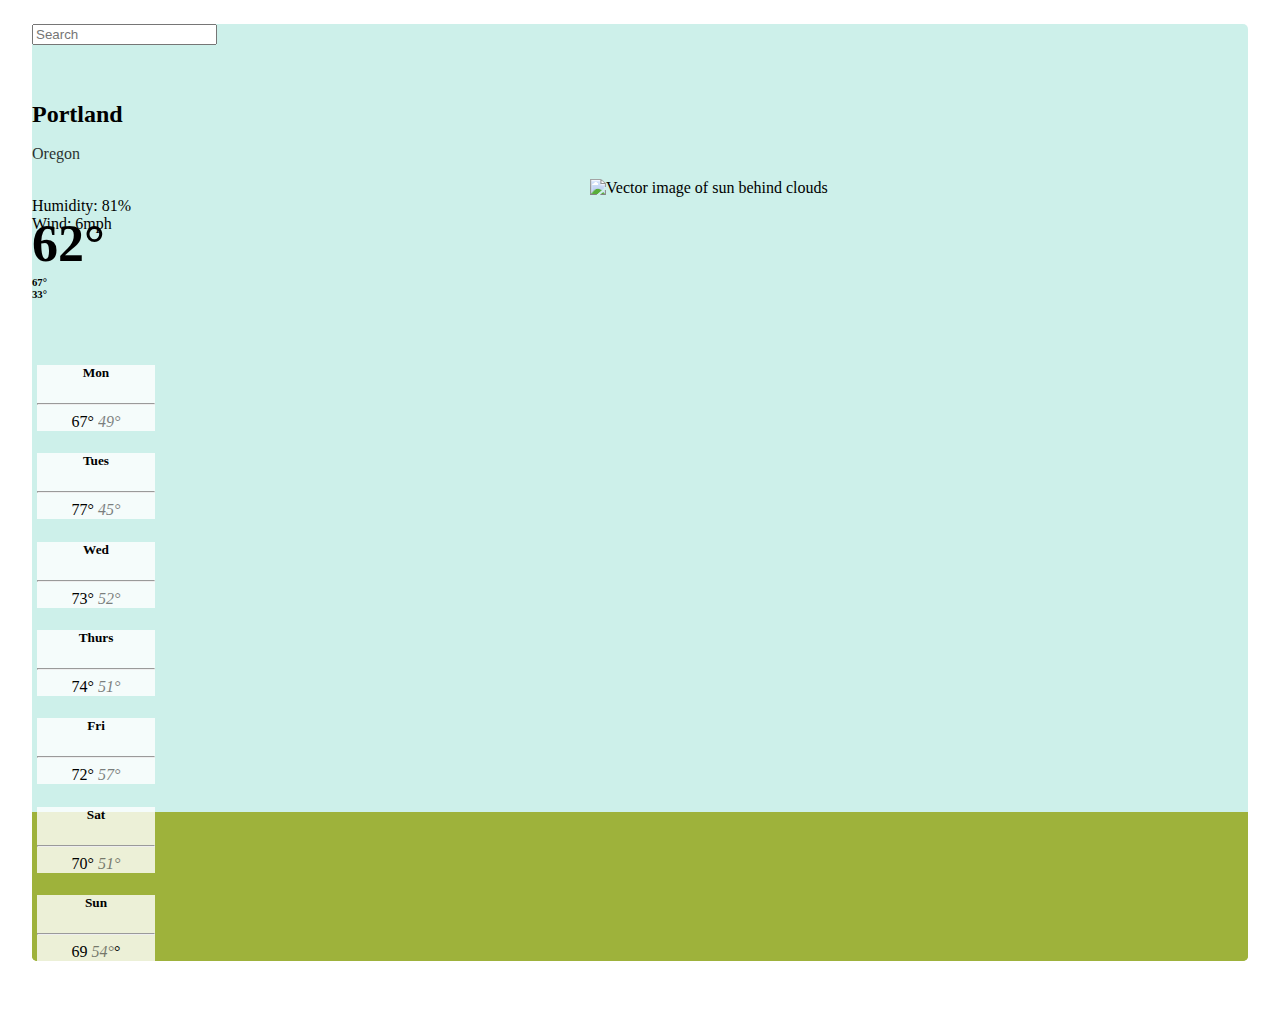
==== Weather App/WeatherApp.html @ 59a718c1 "Created a repository for my SheCodes Weather App" ====
<!DOCTYPE html>
<html lang="en">
  <head>
    <script
      src="https://kit.fontawesome.com/e3abcc0a77.js"
      crossorigin="anonymous"
    ></script>
    <title>She Codes Plus</title>
    <link
      href="https://cdn.jsdelivr.net/npm/bootstrap@5.2.0-beta1/dist/css/bootstrap.min.css"
      rel="stylesheet"
      integrity="sha384-0evHe/X+R7YkIZDRvuzKMRqM+OrBnVFBL6DOitfPri4tjfHxaWutUpFmBp4vmVor"
      crossorigin="anonymous"
    />
    <link rel="stylesheet" href="src/style.css" class="rel" />
    <meta charset="UTF-8" />
    <link href="src/style.css" rel="stylesheet" type="text/css" />
  </head>
  <body>
    <div class="container">
      
        <div class="input-group rounded">
          <input
            type="search"
            class="form-control rounded"
            placeholder="Search"
            aria-label="Search"
            aria-describedby="search-addon"
          />
          <span class="input-group-text border-0" id="search-addon">
            <i class="fas fa-search"></i>
          </span>
        </div>
        <br />
        <br />
        <div class="today">
          <h2>Portland</h2>
          <h4>Oregon</h4>

          <h1>62°</h1>
          <img
            src="images/Rainsun.svg"
            alt="Vector image of sun behind clouds"
            width="600px"
          />
          <div class="humidity">Humidity: 81%</div>
          <div class="Wind">Wind: 6mph</div>
          <br />
        </div>
        <div class="row"></div>
        <h6>
          <div class="col-1"><i class="fa-solid fa-arrow-up"></i> 67°</div>
          <div class="col-1"><i class="fa-solid fa-arrow-down"></i> 33°</div>
        </h6>
        <br />
        <div class="cardgroup">
          <div class="container bottom">
            <div class="days">
              <div class="row">
                <div class="card" style="width: 8rem">
                  <div class="card-body">
                    <h5 class="card-title">Mon</h5>
                    <hr />
                    <div class="scattaredshowers">
                      <i class="fa-solid fa-cloud-rain"></i>
                    </div>
                    <div class="Mon">
                      67°
                      <em> 49°</em>
                    </div>
                  </div>
                </div>

                <div class="card" style="width: 8rem">
                  <div class="card-body">
                    <h5 class="card-title">Tues</h5>
                    <hr />
                    <div class="scattaredshowers">
                      <i class="fa-solid fa-cloud-sun"></i>
                    </div>
                    <div class="Tues">77°<em> 45°</em></div>
                  </div>
                </div>

                <div class="card" style="width: 8rem">
                  <div class="card-body">
                    <h5 class="card-title">Wed</h5>
                    <hr />
                    <div class="scattaredshowers">
                      <i class="fa-solid fa-cloud"></i>
                    </div>
                    <div class="Tues">73°<em> 52°</em></div>
                  </div>
                </div>
                <div class="card" style="width: 8rem">
                  <div class="card-body">
                    <h5 class="card-title">Thurs</h5>
                    <hr />
                    <div class="scattaredshowers">
                      <i class="fa-solid fa-cloud-sun"></i>
                    </div>
                    <div class="Thurs">74°<em> 51°</em></div>
                  </div>
                </div>
                <div class="card" style="width: 8rem">
                  <div class="card-body">
                    <h5 class="card-title">Fri</h5>
                    <hr />
                    <div class="scattaredshowers">
                      <i class="fa-solid fa-cloud-rain"></i>
                    </div>
                    <div class="Fri">72°<em> 57°</em></div>
                  </div>
                </div>
                <div class="card" style="width: 8rem">
                  <div class="card-body">
                    <h5 class="card-title">Sat</h5>
                    <hr />
                    <div class="scattaredshowers">
                      <i class="fa-solid fa-cloud-sun"></i>
                    </div>
                    <div class="Sat">70°<em> 51°</em></div>
                  </div>
                </div>
                <div class="card" style="width: 8rem">
                  <div class="card-body">
                    <h5 class="card-title">Sun</h5>
                    <hr />
                    <div class="scattaredshowers">
                      <i class="fa-solid fa-cloud-sun"></i>
                    </div>
                    <div class="Sun">69<em> 54°</em>°</div>
                  </div>
                </div>
              </div>
            </div>
          </div>
        </div>
      </div>
    </div>

    <script
      src="https://cdn.jsdelivr.net/npm/bootstrap@5.2.0-beta1/dist/js/bootstrap.bundle.min.js"
      integrity="sha384-pprn3073KE6tl6bjs2QrFaJGz5/SUsLqktiwsUTF55Jfv3qYSDhgCecCxMW52nD2"
      crossorigin="anonymous"
    ></script>
  </body>
</html>
---- Weather App/src/style.css ----
.container {
  background: linear-gradient(
    to bottom,
    #cdf0ea 0%,
    #cdf0ea 75%,
    #9eb23b 75%,
    #9eb23b 100%
  );
  border: #3e8276;
  border-radius: 5px;
  margin: 24px;
}
h1 {
  line-height: 100px;
  font-size: 52px;
}
h4 {
  opacity: 80%;
  font-weight: 400;
  line-height: 10px;
}
.bottom {
  display: block;
  text-align: center;
  margin: 0 auto;
  padding: 0;
}
.cardgroup {
  margin: 0 auto;
  float: none;
  margin-bottom: 10px;
}
.body {
  font-family: -apple-system, BlinkMacSystemFont, "Segoe UI", Roboto, Oxygen,
    Ubuntu, Cantarell, "Open Sans", "Helvetica Neue", sans-serif;
  margin: 0 auto;
  padding-right: 50px;
}
.card-body {
  background-color: rgba(255, 255, 255, 0.8);
  margin: 5px;
}
.fa-arrow-up {
  color: rgb(185, 59, 59);
}
.fa-arrow-down {
  color: rgb(71, 84, 200);
}
.days {
  margin: 0 auto;
  display: block;
  position: relative;
  left: 50;
  margin-bottom: 50px;
}
.row {
  justify-content: center;
}
img {
  display: block;
  margin: 0 auto;
  position: relative;
  left: 250px;
  margin-top: -150px;
}
em {
  opacity: 50%;
}
---- Weather App/src/style.css ----
.container {
  background: linear-gradient(
    to bottom,
    #cdf0ea 0%,
    #cdf0ea 75%,
    #9eb23b 75%,
    #9eb23b 100%
  );
  border: #3e8276;
  border-radius: 5px;
  margin: 24px;
}
h1 {
  line-height: 100px;
  font-size: 52px;
}
h4 {
  opacity: 80%;
  font-weight: 400;
  line-height: 10px;
}
.bottom {
  display: block;
  text-align: center;
  margin: 0 auto;
  padding: 0;
}
.cardgroup {
  margin: 0 auto;
  float: none;
  margin-bottom: 10px;
}
.body {
  font-family: -apple-system, BlinkMacSystemFont, "Segoe UI", Roboto, Oxygen,
    Ubuntu, Cantarell, "Open Sans", "Helvetica Neue", sans-serif;
  margin: 0 auto;
  padding-right: 50px;
}
.card-body {
  background-color: rgba(255, 255, 255, 0.8);
  margin: 5px;
}
.fa-arrow-up {
  color: rgb(185, 59, 59);
}
.fa-arrow-down {
  color: rgb(71, 84, 200);
}
.days {
  margin: 0 auto;
  display: block;
  position: relative;
  left: 50;
  margin-bottom: 50px;
}
.row {
  justify-content: center;
}
img {
  display: block;
  margin: 0 auto;
  position: relative;
  left: 250px;
  margin-top: -150px;
}
em {
  opacity: 50%;
}
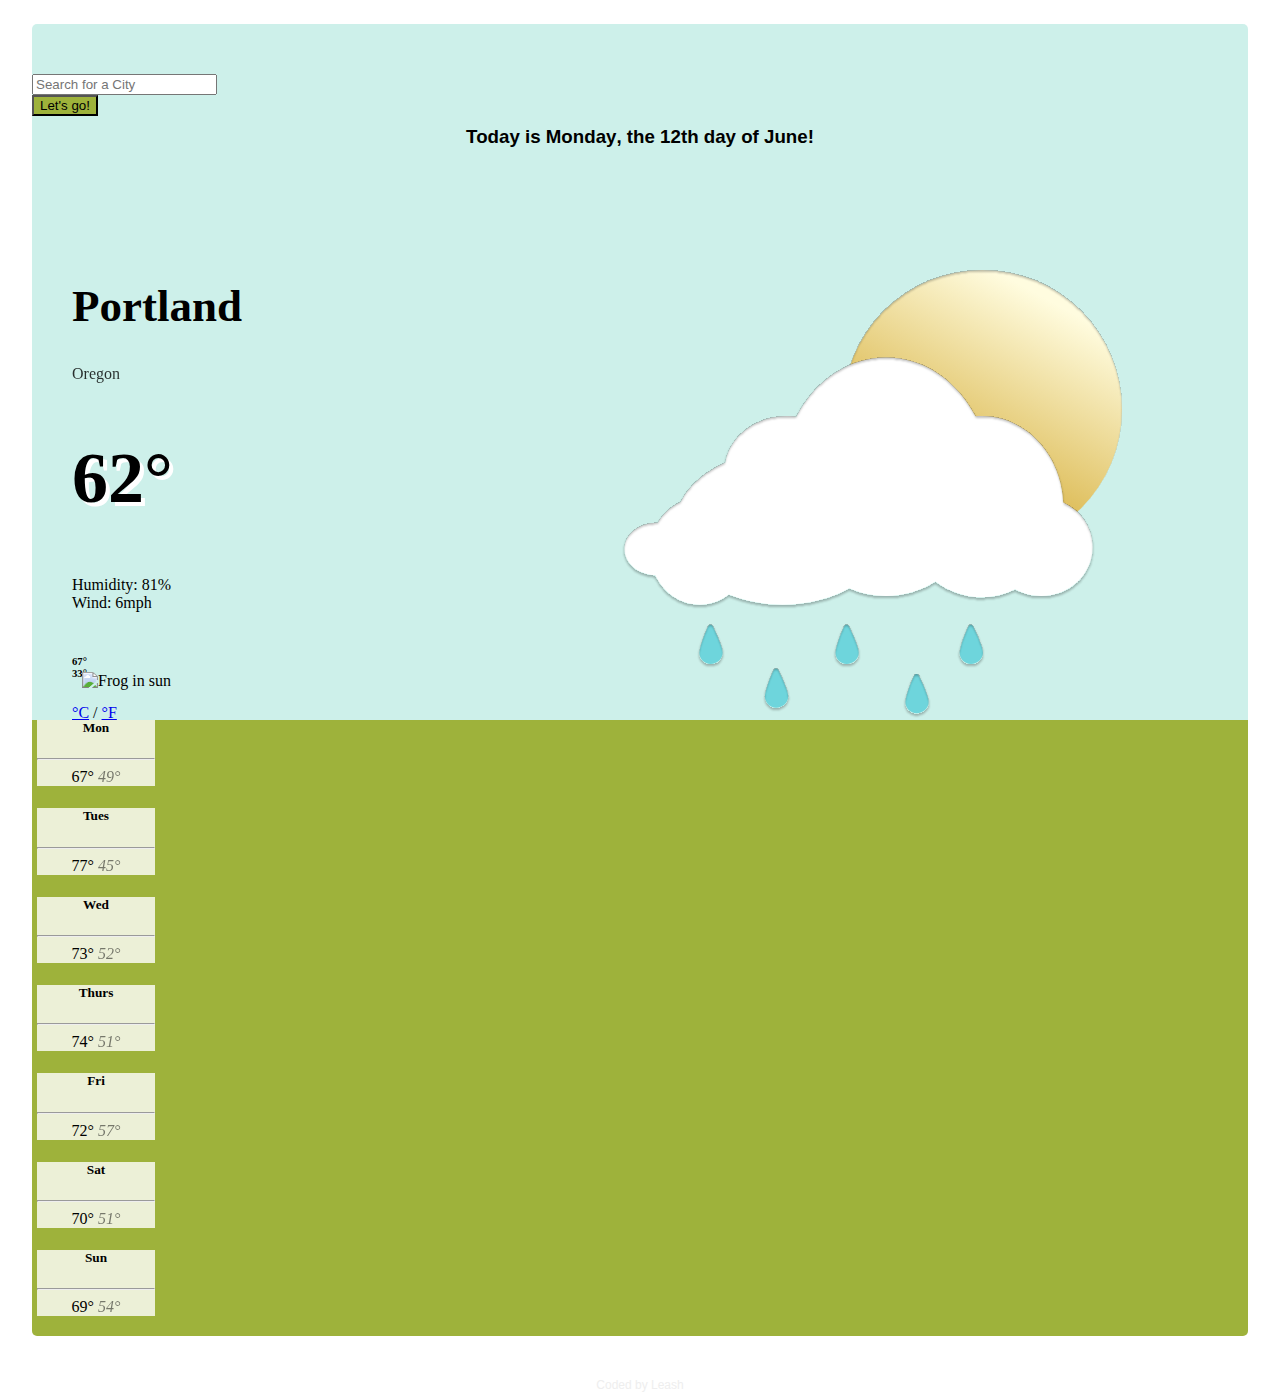
==== commit 062e82b1: "Moved all of my code from Codesandbox to VS" ====
--- a/Weather App/WeatherApp.html
+++ b/Weather App/WeatherApp.html
@@ -1,10 +1,12 @@
 <!DOCTYPE html>
 <html lang="en">
   <head>
+      <script src="https://unpkg.com/axios/dist/axios.min.js"></script>
     <script
       src="https://kit.fontawesome.com/e3abcc0a77.js"
       crossorigin="anonymous"
     ></script>
+    
     <title>She Codes Plus</title>
     <link
       href="https://cdn.jsdelivr.net/npm/bootstrap@5.2.0-beta1/dist/css/bootstrap.min.css"
@@ -18,18 +20,29 @@
   </head>
   <body>
     <div class="container">
-      
-        <div class="input-group rounded">
-          <input
-            type="search"
-            class="form-control rounded"
-            placeholder="Search"
-            aria-label="Search"
-            aria-describedby="search-addon"
-          />
-          <span class="input-group-text border-0" id="search-addon">
-            <i class="fas fa-search"></i>
-          </span>
+      <div class="col-4">
+      <div class="input-group mb-3">
+        <form id="search-input">
+        <input 
+          id="city-input"
+          type="text"
+          class="form-control"
+          placeholder="Search for a City"
+          aria-label="Search"
+          aria-describedby="button-addon2"
+        />
+        <button
+          class="btn btn-outline-light"
+          type="submit"
+          id="button-addon2"
+          style="background-color:#9eb23b"
+        >Let's go!</button>
+        
+        </form>
+      </div>
+    </div>
+        <div class="nowweather">
+          <h3>Today is <strong>Monday</strong>, the 12th day of June!</h3>
         </div>
         <br />
         <br />
@@ -39,25 +52,38 @@
 
           <h1>62°</h1>
           <img
-            src="images/Rainsun.svg"
+            src="Images/Rainsun.svg"
+            class="image-fluid rounded-float-end"
             alt="Vector image of sun behind clouds"
-            width="600px"
+            width="500px"
           />
           <div class="humidity">Humidity: 81%</div>
           <div class="Wind">Wind: 6mph</div>
           <br />
+
+          <div class="row-one">
+            <h6>
+              <div class="col-1"><i class="fa-solid fa-arrow-up"></i> 67°</div>
+              <div class="col-1"><i class="fa-solid fa-arrow-down"></i> 33°
+              </div>
+            </h6>
+             
+            <div class="float-left">
+               <span class="units">
+                  <a href="#" id="celsius-link">°C</a> /
+                  <a href="#" id="fahrenheit-link">°F</a>
+                </span>
+              </div>
+          </div>
         </div>
-        <div class="row"></div>
-        <h6>
-          <div class="col-1"><i class="fa-solid fa-arrow-up"></i> 67°</div>
-          <div class="col-1"><i class="fa-solid fa-arrow-down"></i> 33°</div>
-        </h6>
+        <img src="Images/Frog.svg" class="frog" alt="Frog in sun" />
         <br />
+
         <div class="cardgroup">
           <div class="container bottom">
             <div class="days">
               <div class="row">
-                <div class="card" style="width: 8rem">
+                <div class="card" style="width: 8rem;">
                   <div class="card-body">
                     <h5 class="card-title">Mon</h5>
                     <hr />
@@ -71,7 +97,7 @@
                   </div>
                 </div>
 
-                <div class="card" style="width: 8rem">
+                <div class="card" style="width: 8rem;">
                   <div class="card-body">
                     <h5 class="card-title">Tues</h5>
                     <hr />
@@ -82,7 +108,7 @@
                   </div>
                 </div>
 
-                <div class="card" style="width: 8rem">
+                <div class="card" style="width: 8rem;">
                   <div class="card-body">
                     <h5 class="card-title">Wed</h5>
                     <hr />
@@ -92,7 +118,7 @@
                     <div class="Tues">73°<em> 52°</em></div>
                   </div>
                 </div>
-                <div class="card" style="width: 8rem">
+                <div class="card" style="width: 8rem;">
                   <div class="card-body">
                     <h5 class="card-title">Thurs</h5>
                     <hr />
@@ -102,7 +128,7 @@
                     <div class="Thurs">74°<em> 51°</em></div>
                   </div>
                 </div>
-                <div class="card" style="width: 8rem">
+                <div class="card" style="width: 8rem;">
                   <div class="card-body">
                     <h5 class="card-title">Fri</h5>
                     <hr />
@@ -112,7 +138,7 @@
                     <div class="Fri">72°<em> 57°</em></div>
                   </div>
                 </div>
-                <div class="card" style="width: 8rem">
+                <div class="card" style="width: 8rem;">
                   <div class="card-body">
                     <h5 class="card-title">Sat</h5>
                     <hr />
@@ -122,14 +148,14 @@
                     <div class="Sat">70°<em> 51°</em></div>
                   </div>
                 </div>
-                <div class="card" style="width: 8rem">
+                <div class="card" style="width: 8rem;">
                   <div class="card-body">
                     <h5 class="card-title">Sun</h5>
                     <hr />
                     <div class="scattaredshowers">
                       <i class="fa-solid fa-cloud-sun"></i>
                     </div>
-                    <div class="Sun">69<em> 54°</em>°</div>
+                    <div class="Sun">69°<em> 54°</em></div>
                   </div>
                 </div>
               </div>
@@ -138,11 +164,12 @@
         </div>
       </div>
     </div>
-
+<br />  <footer>Coded by Leash</footer>
     <script
       src="https://cdn.jsdelivr.net/npm/bootstrap@5.2.0-beta1/dist/js/bootstrap.bundle.min.js"
       integrity="sha384-pprn3073KE6tl6bjs2QrFaJGz5/SUsLqktiwsUTF55Jfv3qYSDhgCecCxMW52nD2"
-      crossorigin="anonymous"
-    ></script>
+      crossorigin="anonymous"></script>
+    <script src="actions.js"></script>
   </body>
+  
 </html>
--- a/Weather App/src/style.css
+++ b/Weather App/src/style.css
@@ -10,15 +10,77 @@
   border-radius: 5px;
   margin: 24px;
 }
+.col-4 {
+  display: block;
+  margin: 0 auto;
+  position: relative;
+  top: 50px;
+  background-blend-mode: soft-light;
+}
+#button-addon2 {
+  background-color: #9eb23b;
+  color: black;
+}
+#button-addon2:hover {
+  color: #fff;
+  background-color: #fff;
+}
+
+.btn {
+  display: block;
+  left: 215px;
+  bottom: 38px;
+}
+.nowweather {
+  display: block;
+  text-align: center;
+  margin: 0 auto;
+  font-family: -apple-system, BlinkMacSystemFont, "Segoe UI", Roboto, Oxygen,
+    Ubuntu, Cantarell, "Open Sans", "Helvetica Neue", sans-serif;
+  margin-top: 60px;
+}
+.today {
+  display: block;
+  margin: 0 auto;
+  position: relative;
+  top: 40px;
+  left: 40px;
+}
+span {
+  transition: all 200ms ease;
+  cursor: pointer;
+}
+span:hover {
+  color: #9eb23b;
+  transition: ease-in-out 200ms;
+}
+
 h1 {
   line-height: 100px;
-  font-size: 52px;
+  font-size: 72px;
+  display: relative;
+  top: 100px;
+  text-shadow: 4px 4px 0 #fff;
+}
+h2 {
+  font-size: 45px;
 }
 h4 {
   opacity: 80%;
   font-weight: 400;
   line-height: 10px;
 }
+
+.row-one {
+  display: block;
+  top: -500px;
+}
+.Wind,
+.humidity {
+  display: block;
+  top: 15px;
+}
+
 .bottom {
   display: block;
   text-align: center;
@@ -27,7 +89,10 @@
 }
 .cardgroup {
   margin: 0 auto;
+  display: block;
+  position: relative;
   float: none;
+  bottom: 20px;
   margin-bottom: 10px;
 }
 .body {
@@ -46,23 +111,43 @@
 .fa-arrow-down {
   color: rgb(71, 84, 200);
 }
+.fa-arrow-down,
+.fa-arrow-up {
+  display: inline;
+  position: relative;
+}
 .days {
   margin: 0 auto;
   display: block;
   position: relative;
   left: 50;
-  margin-bottom: 50px;
 }
 .row {
   justify-content: center;
+  background-color: #9eb23b;
 }
-img {
+img.image-fluid {
+  display: inline-flex;
+  margin: 0 auto;
+  position: absolute;
+  left: 550px;
+  top: -10px;
+}
+img.frog {
   display: block;
-  margin: 0 auto;
   position: relative;
-  left: 250px;
-  margin-top: -150px;
+  left: 50px;
+  bottom: 10px;
 }
 em {
   opacity: 50%;
 }
+footer {
+  font-family: -apple-system, BlinkMacSystemFont, "Segoe UI", Roboto, Oxygen,
+    Ubuntu, Cantarell, "Open Sans", "Helvetica Neue", sans-serif;
+  font-size: 12px;
+  display: block;
+  margin: 0 auto;
+  text-align: center;
+  color: #eeeeee;
+}
--- a/Weather App/src/style.css
+++ b/Weather App/src/style.css
@@ -10,15 +10,77 @@
   border-radius: 5px;
   margin: 24px;
 }
+.col-4 {
+  display: block;
+  margin: 0 auto;
+  position: relative;
+  top: 50px;
+  background-blend-mode: soft-light;
+}
+#button-addon2 {
+  background-color: #9eb23b;
+  color: black;
+}
+#button-addon2:hover {
+  color: #fff;
+  background-color: #fff;
+}
+
+.btn {
+  display: block;
+  left: 215px;
+  bottom: 38px;
+}
+.nowweather {
+  display: block;
+  text-align: center;
+  margin: 0 auto;
+  font-family: -apple-system, BlinkMacSystemFont, "Segoe UI", Roboto, Oxygen,
+    Ubuntu, Cantarell, "Open Sans", "Helvetica Neue", sans-serif;
+  margin-top: 60px;
+}
+.today {
+  display: block;
+  margin: 0 auto;
+  position: relative;
+  top: 40px;
+  left: 40px;
+}
+span {
+  transition: all 200ms ease;
+  cursor: pointer;
+}
+span:hover {
+  color: #9eb23b;
+  transition: ease-in-out 200ms;
+}
+
 h1 {
   line-height: 100px;
-  font-size: 52px;
+  font-size: 72px;
+  display: relative;
+  top: 100px;
+  text-shadow: 4px 4px 0 #fff;
+}
+h2 {
+  font-size: 45px;
 }
 h4 {
   opacity: 80%;
   font-weight: 400;
   line-height: 10px;
 }
+
+.row-one {
+  display: block;
+  top: -500px;
+}
+.Wind,
+.humidity {
+  display: block;
+  top: 15px;
+}
+
 .bottom {
   display: block;
   text-align: center;
@@ -27,7 +89,10 @@
 }
 .cardgroup {
   margin: 0 auto;
+  display: block;
+  position: relative;
   float: none;
+  bottom: 20px;
   margin-bottom: 10px;
 }
 .body {
@@ -46,23 +111,43 @@
 .fa-arrow-down {
   color: rgb(71, 84, 200);
 }
+.fa-arrow-down,
+.fa-arrow-up {
+  display: inline;
+  position: relative;
+}
 .days {
   margin: 0 auto;
   display: block;
   position: relative;
   left: 50;
-  margin-bottom: 50px;
 }
 .row {
   justify-content: center;
+  background-color: #9eb23b;
 }
-img {
+img.image-fluid {
+  display: inline-flex;
+  margin: 0 auto;
+  position: absolute;
+  left: 550px;
+  top: -10px;
+}
+img.frog {
   display: block;
-  margin: 0 auto;
   position: relative;
-  left: 250px;
-  margin-top: -150px;
+  left: 50px;
+  bottom: 10px;
 }
 em {
   opacity: 50%;
 }
+footer {
+  font-family: -apple-system, BlinkMacSystemFont, "Segoe UI", Roboto, Oxygen,
+    Ubuntu, Cantarell, "Open Sans", "Helvetica Neue", sans-serif;
+  font-size: 12px;
+  display: block;
+  margin: 0 auto;
+  text-align: center;
+  color: #eeeeee;
+}
